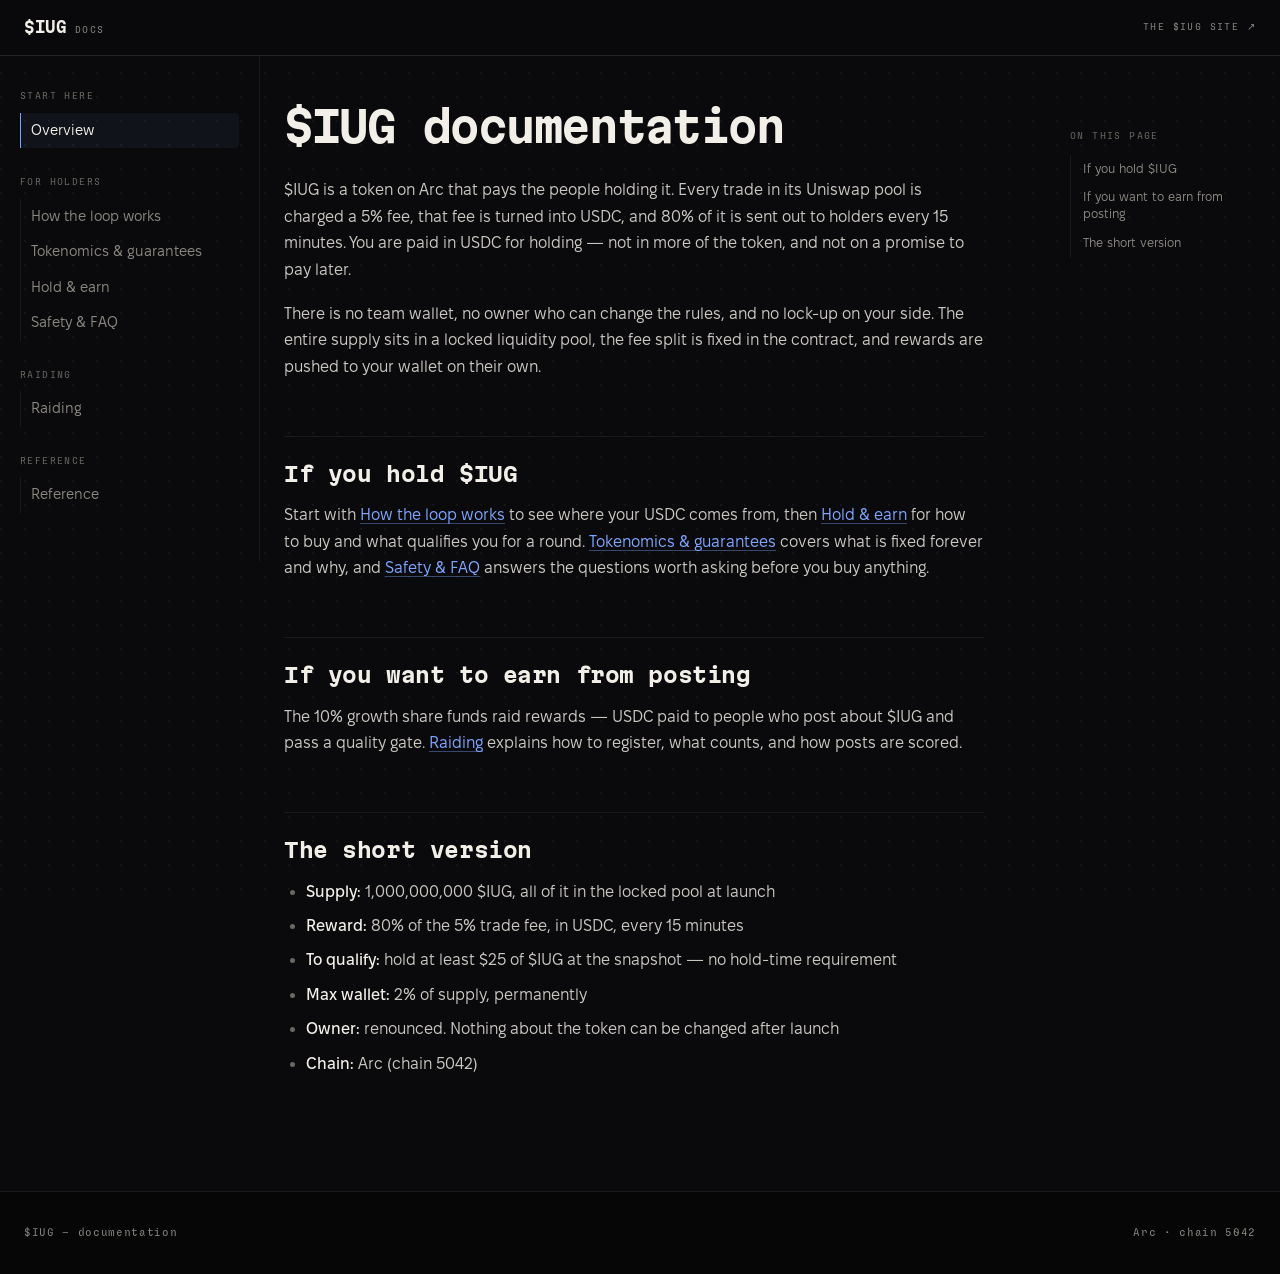
==== index.html @ e23e3909 "$IUG docs — static build for docs.iugarc.xyz Astro static output from arc reward token/docs-next, bu" ====
<!DOCTYPE html><html lang="en"><head><meta charset="utf-8"><meta name="viewport" content="width=device-width, initial-scale=1"><title>$IUG docs</title><link rel="icon" href="/favicon.ico" sizes="48x48"><link rel="preload" as="font" type="font/woff2" href="/fonts/MartianMono-Bold.woff2" crossorigin><link rel="preload" as="font" type="font/woff2" href="/fonts/FixelText-Regular.woff2" crossorigin><link rel="stylesheet" href="/_astro/_..CxI_XpfV.css"></head><body><a class="skip" href="#doc">Skip to content</a><header class="topbar"><a class="brand" href="/"><b>$IUG</b><span class="brand__tag">docs</span></a><a class="topbar__out" href="https://iugarc.xyz" rel="noopener noreferrer">The $IUG site ↗</a></header><div class="shell"><!-- MOBILE: a checkbox disclosure. DESKTOP: the control is hidden and the
           panel is always shown (see .sidenav in global.css) — one control, no
           script.

           NOT <details>: Chromium hides a closed <details>'s content with
           content-visibility, which `display: block` does NOT override, so
           force-opening one in CSS left the desktop sidebar laid out but
           unpainted — a blank column. A checkbox is plain elements, so `display`
           is the whole story at every width. --><div class="sidenav"><input class="navtoggle" type="checkbox" id="navToggle" aria-label="Documentation menu"><label class="sidenav__summary" for="navToggle"><span class="sidenav__summarytxt">Documentation menu</span></label><nav class="sidenav__body" aria-label="Documentation"><div class="navgroup"><p class="navgroup__title">Start here</p><ul class="navgroup__list"><li><a class="navlink is-current" href="/" aria-current="page">Overview</a></li></ul></div><div class="navgroup"><p class="navgroup__title">For holders</p><ul class="navgroup__list"><li><a class="navlink" href="/how-the-loop-works">How the loop works</a></li><li><a class="navlink" href="/tokenomics">Tokenomics &amp; guarantees</a></li><li><a class="navlink" href="/hold-and-earn">Hold &amp; earn</a></li><li><a class="navlink" href="/safety">Safety &amp; FAQ</a></li></ul></div><div class="navgroup"><p class="navgroup__title">Raiding</p><ul class="navgroup__list"><li><a class="navlink" href="/raiding">Raiding</a></li></ul></div><div class="navgroup"><p class="navgroup__title">Reference</p><ul class="navgroup__list"><li><a class="navlink" href="/reference">Reference</a></li></ul></div></nav></div><main class="doc" id="doc"><article class="prose"><h1 id="iug-documentation">$IUG documentation</h1>
<p>$IUG is a token on Arc that pays the people holding it. Every trade in its Uniswap pool is charged a 5% fee, that fee is turned into USDC, and 80% of it is sent out to holders every 15 minutes. You are paid in USDC for holding — not in more of the token, and not on a promise to pay later.</p>
<p>There is no team wallet, no owner who can change the rules, and no lock-up on your side. The entire supply sits in a locked liquidity pool, the fee split is fixed in the contract, and rewards are pushed to your wallet on their own.</p>
<h2 id="if-you-hold-iug">If you hold $IUG</h2>
<p>Start with <a href="/how-the-loop-works">How the loop works</a> to see where your USDC comes from, then <a href="/hold-and-earn">Hold &amp; earn</a> for how to buy and what qualifies you for a round. <a href="/tokenomics">Tokenomics &amp; guarantees</a> covers what is fixed forever and why, and <a href="/safety">Safety &amp; FAQ</a> answers the questions worth asking before you buy anything.</p>
<h2 id="if-you-want-to-earn-from-posting">If you want to earn from posting</h2>
<p>The 10% growth share funds raid rewards — USDC paid to people who post about $IUG and pass a quality gate. <a href="/raiding">Raiding</a> explains how to register, what counts, and how posts are scored.</p>
<h2 id="the-short-version">The short version</h2>
<ul>
<li><strong>Supply:</strong> 1,000,000,000 $IUG, all of it in the locked pool at launch</li>
<li><strong>Reward:</strong> 80% of the 5% trade fee, in USDC, every 15 minutes</li>
<li><strong>To qualify:</strong> hold at least $25 of $IUG at the snapshot — no hold-time requirement</li>
<li><strong>Max wallet:</strong> 2% of supply, permanently</li>
<li><strong>Owner:</strong> renounced. Nothing about the token can be changed after launch</li>
<li><strong>Chain:</strong> Arc (chain 5042)</li>
</ul>
</article></main><!-- In-page anchors. Rendered only when the page has more than one H2:
           a rail listing a single section is noise. --><aside class="rail" aria-label="On this page"><p class="rail__title">On this page</p><ul class="rail__list"><li><a class="rail__link" href="#if-you-hold-iug">If you hold $IUG</a></li><li><a class="rail__link" href="#if-you-want-to-earn-from-posting">If you want to earn from posting</a></li><li><a class="rail__link" href="#the-short-version">The short version</a></li></ul></aside></div><footer class="foot"><p class="cap">$IUG — documentation</p><p class="cap">Arc · chain 5042</p></footer></body></html>
---- _astro/_..CxI_XpfV.css ----
@font-face{font-family:Martian;src:url(/fonts/MartianMono-Bold.woff2)format("woff2");font-weight:700;font-display:swap}@font-face{font-family:Martian;src:url(/fonts/MartianMono-Regular.woff2)format("woff2");font-weight:400;font-display:swap}@font-face{font-family:Sligoil;src:url(/fonts/Sligoil-Micro.woff2)format("woff2");font-weight:400;font-display:swap}@font-face{font-family:Fixel;src:url(/fonts/FixelText-Regular.woff2)format("woff2");font-weight:400;font-display:swap}@font-face{font-family:Fixel;src:url(/fonts/FixelText-Medium.woff2)format("woff2");font-weight:500;font-display:swap}:root{--s-well:#060607;--s0:#0a0a0c;--s1:#111114;--s2:#16161a;--s3:#1c1c21;--s4:#25252b;--ink-1:#f2efe9;--ink-2:#c9c6c0;--ink-3:#8a8781;--ink-4:#6b6863;--line-0:#f2efe90b;--line-1:#f2efe912;--line-2:#f2efe91c;--line-3:#f2efe929;--line-4:#f2efe93d;--accent:#7ea6ff;--accent-deep:#2f4fa8;--signal:#e8c56b;--alarm:#ff8a5b;--r:4px;--r-in:2px;--gut:24px;--dur:.14s;--ease:cubic-bezier(.4, 0, .2, 1);--f-display:"Martian", ui-monospace, monospace;--f-label:"Sligoil", ui-monospace, monospace;--f-text:"Fixel", system-ui, sans-serif;--nav-h:56px;--tex:radial-gradient(circle at 1px 1px, #f2efe90d 1px, transparent 0);--measure:70ch;--side-w:260px;--rail-w:210px}html{color-scheme:dark;scroll-padding-top:calc(var(--nav-h) + 24px);-webkit-text-size-adjust:100%;font-size:62.5%}*{box-sizing:border-box;margin:0;padding:0}body{background-color:var(--s0);background-image:var(--tex);color:var(--ink-2);font-family:var(--f-text);-webkit-font-smoothing:antialiased;background-size:24px 24px;background-attachment:fixed;min-height:100dvh;font-size:1.6rem;line-height:1.65}a{color:inherit}img,svg{max-width:100%}[hidden]{display:none!important}::selection{background:var(--ink-1);color:var(--s0)}:focus-visible{outline:2px solid var(--accent);outline-offset:3px}.skip{z-index:200;background:var(--ink-1);color:var(--s0);font-family:var(--f-label);padding:10px 16px;font-size:1.1rem;position:absolute;top:0;left:-9999px}.skip:focus{top:16px;left:16px}.cap{font-family:var(--f-label);letter-spacing:.06em;color:var(--ink-3);font-size:1.1rem}.topbar{z-index:50;height:var(--nav-h);justify-content:space-between;align-items:center;gap:var(--gut);padding-inline:var(--gut);backdrop-filter:blur(8px);border-bottom:1px solid var(--line-2);background:#0a0a0cdb;display:flex;position:sticky;top:0}.brand{align-items:baseline;gap:8px;text-decoration:none;display:inline-flex}.brand b{font-family:var(--f-display);color:var(--ink-1);letter-spacing:-.02em;font-size:1.5rem;font-weight:700}.brand__tag,.topbar__out{font-family:var(--f-label);letter-spacing:.14em;text-transform:uppercase;color:var(--ink-3);font-size:1rem}.topbar__out{min-height:44px;transition:color var(--dur) var(--ease);align-items:center;text-decoration:none;display:inline-flex}.topbar__out:hover{color:var(--ink-1)}.shell{grid-template-columns:var(--side-w) minmax(0, 1fr) var(--rail-w);align-items:start;gap:0;max-width:1440px;margin-inline:auto;display:grid}.sidenav{top:var(--nav-h);max-height:calc(100dvh - var(--nav-h));border-right:1px solid var(--line-1);padding:32px 20px 48px;position:sticky;overflow-y:auto}.navtoggle{clip:rect(0 0 0 0);clip-path:inset(50%);white-space:nowrap;width:1px;height:1px;position:absolute;overflow:hidden}.sidenav__summary{cursor:pointer;font-family:var(--f-label);letter-spacing:.14em;text-transform:uppercase;color:var(--ink-2);align-items:center;min-height:44px;padding:12px 0;font-size:1.1rem;display:flex}.navtoggle:focus-visible~.sidenav__summary{outline:2px solid var(--accent);outline-offset:3px}.sidenav__summarytxt:before{content:"≡  ";color:var(--ink-3)}.navtoggle:checked~.sidenav__summary .sidenav__summarytxt:before{content:"×  "}.sidenav__body{display:none}.navtoggle:checked~.sidenav__body{display:block}.navgroup+.navgroup{margin-top:26px}.navgroup__title{font-family:var(--f-label);letter-spacing:.14em;text-transform:uppercase;color:var(--ink-4);margin-bottom:8px;font-size:1rem}.navgroup__list{list-style:none}.navlink{color:var(--ink-3);border-left:1px solid var(--line-1);border-radius:0 var(--r) var(--r) 0;transition:color var(--dur) var(--ease), border-color var(--dur) var(--ease), background-color var(--dur) var(--ease);padding:8px 10px;font-size:1.45rem;line-height:1.35;text-decoration:none;display:block}.navlink:hover{color:var(--ink-1);background-color:#f2efe905}.navlink.is-current{color:var(--ink-1);border-left-color:var(--accent);background-color:#7ea6ff0f}@media (width>=1024px){.sidenav__summary{display:none}.sidenav__body{display:block}}.doc{padding:48px var(--gut) 96px;min-width:0}.prose{max-width:var(--measure)}.prose h1{font-family:var(--f-display);letter-spacing:-.03em;color:var(--ink-1);margin-bottom:28px;font-size:clamp(2.8rem,4.4vw,4.2rem);font-weight:700;line-height:1.08}.prose h2{font-family:var(--f-display);letter-spacing:-.02em;color:var(--ink-1);border-top:1px solid var(--line-1);scroll-margin-top:calc(var(--nav-h) + 24px);margin-top:56px;margin-bottom:16px;padding-top:24px;font-size:2.1rem;font-weight:700;line-height:1.2}.prose h1+h2{margin-top:40px}.prose h3{font-family:var(--f-text);color:var(--ink-1);scroll-margin-top:calc(var(--nav-h) + 24px);margin-top:32px;margin-bottom:8px;font-size:1.7rem;font-weight:500;line-height:1.35}.prose p{margin-bottom:18px}.prose strong{color:var(--ink-1);font-weight:500}.prose em{color:var(--ink-2);font-style:italic}.prose a{color:var(--accent);text-underline-offset:3px;transition:text-decoration-color var(--dur) var(--ease);text-decoration:underline 1px #7ea6ff66}.prose a:hover{text-decoration-color:var(--accent)}.prose ul,.prose ol{margin:0 0 18px 22px}.prose li{margin-bottom:8px}.prose li::marker{color:var(--ink-4)}.prose blockquote{background:var(--s1);border-left:2px solid var(--signal);border-radius:0 var(--r) var(--r) 0;color:var(--ink-2);margin:24px 0;padding:16px 20px}.prose blockquote p:last-child{margin-bottom:0}.prose code{font-family:var(--f-label);background:var(--s2);border:1px solid var(--line-2);border-radius:var(--r-in);color:var(--ink-1);overflow-wrap:anywhere;padding:2px 6px;font-size:.92em}.prose .tablewrap{-webkit-overflow-scrolling:touch;border:1px solid var(--line-2);border-radius:var(--r);margin:24px 0;overflow-x:auto}.prose table{border-collapse:collapse;width:100%;font-size:1.4rem}.prose th,.prose td{text-align:left;border-bottom:1px solid var(--line-1);vertical-align:top;padding:12px 16px}.prose thead th{font-family:var(--f-label);letter-spacing:.14em;text-transform:uppercase;color:var(--ink-3);background:var(--s1);white-space:nowrap;font-size:1rem}.prose tbody tr:last-child td{border-bottom:0}.prose tbody td:first-child{color:var(--ink-1)}.prose table thead:empty{display:none}.prose hr{border:0;border-top:1px solid var(--line-2);margin:40px 0}.rail{top:calc(var(--nav-h) + 24px);max-height:calc(100dvh - var(--nav-h) - 48px);padding:48px 20px 48px 0;position:sticky;overflow-y:auto}.rail__title{font-family:var(--f-label);letter-spacing:.14em;text-transform:uppercase;color:var(--ink-4);margin-bottom:10px;font-size:1rem}.rail__list{list-style:none}.rail__link{color:var(--ink-3);border-left:1px solid var(--line-1);transition:color var(--dur) var(--ease), border-color var(--dur) var(--ease);padding:6px 0 6px 12px;font-size:1.25rem;line-height:1.35;text-decoration:none;display:block}.rail__link:hover{color:var(--ink-1);border-left-color:var(--ink-4)}.foot{border-top:1px solid var(--line-1);background:var(--s-well);padding:32px var(--gut);flex-wrap:wrap;justify-content:space-between;gap:24px;display:flex}@media (width<=1279px){.shell{grid-template-columns:var(--side-w) minmax(0, 1fr)}.rail{display:none}}@media (width<=1023px){.shell{grid-template-columns:1fr}.sidenav{border-right:0;border-bottom:1px solid var(--line-1);max-height:none;padding:8px var(--gut) 16px;position:static;overflow:visible}.sidenav:not(:has(.navtoggle:checked)){padding-bottom:8px}.doc{padding:32px var(--gut) 72px}.prose h1{font-size:clamp(2.6rem,8vw,3.4rem)}.prose h2{margin-top:44px;font-size:1.9rem}}@media (prefers-reduced-motion:reduce){*{scroll-behavior:auto!important;transition-duration:.01ms!important;animation-duration:.01ms!important}}
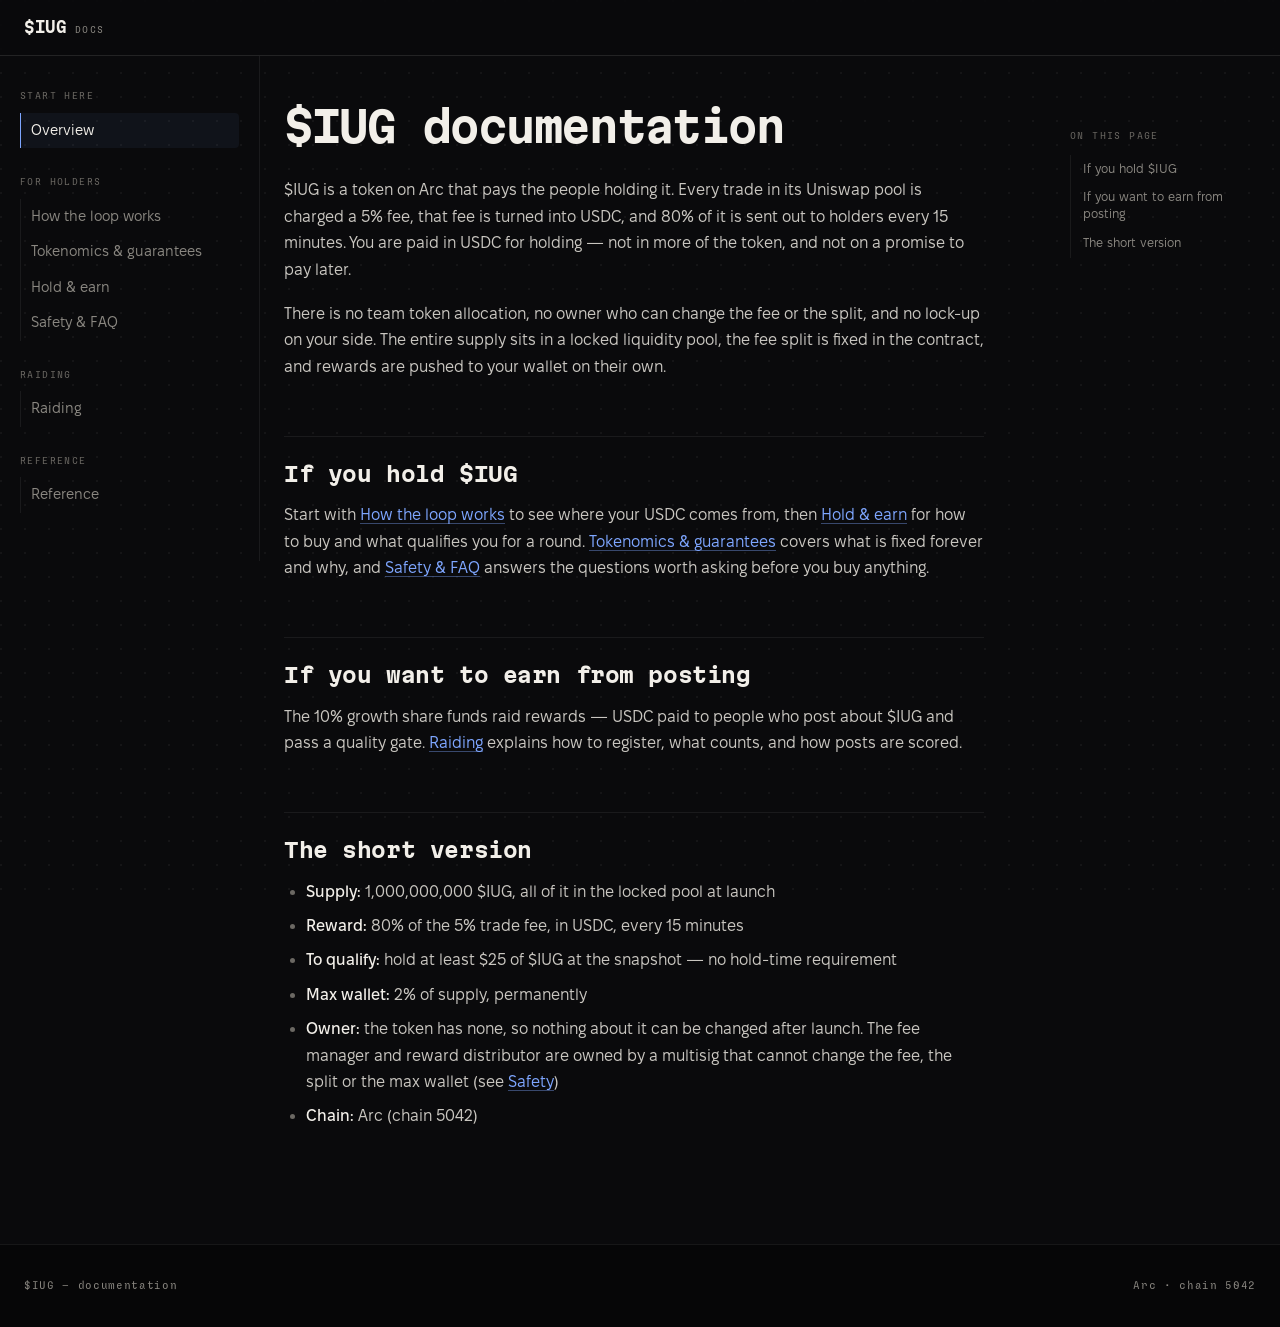
==== commit d45b172b: "docs: the contracts' owner is a multisig, not "renounced"; buybacks go back into the pool Rebuilt fr" ====
--- a/index.html
+++ b/index.html
@@ -1,4 +1,4 @@
-<!DOCTYPE html><html lang="en"><head><meta charset="utf-8"><meta name="viewport" content="width=device-width, initial-scale=1"><title>$IUG docs</title><link rel="icon" href="/favicon.ico" sizes="48x48"><link rel="preload" as="font" type="font/woff2" href="/fonts/MartianMono-Bold.woff2" crossorigin><link rel="preload" as="font" type="font/woff2" href="/fonts/FixelText-Regular.woff2" crossorigin><link rel="stylesheet" href="/_astro/_..CxI_XpfV.css"></head><body><a class="skip" href="#doc">Skip to content</a><header class="topbar"><a class="brand" href="/"><b>$IUG</b><span class="brand__tag">docs</span></a><a class="topbar__out" href="https://iugarc.xyz" rel="noopener noreferrer">The $IUG site ↗</a></header><div class="shell"><!-- MOBILE: a checkbox disclosure. DESKTOP: the control is hidden and the
+<!DOCTYPE html><html lang="en"><head><meta charset="utf-8"><meta name="viewport" content="width=device-width, initial-scale=1"><title>$IUG docs</title><link rel="icon" href="/favicon.ico" sizes="48x48"><link rel="preload" as="font" type="font/woff2" href="/fonts/MartianMono-Bold.woff2" crossorigin><link rel="preload" as="font" type="font/woff2" href="/fonts/FixelText-Regular.woff2" crossorigin><link rel="stylesheet" href="/_astro/_..CxI_XpfV.css"></head><body><a class="skip" href="#doc">Skip to content</a><header class="topbar"><a class="brand" href="/"><b>$IUG</b><span class="brand__tag">docs</span></a></header><div class="shell"><!-- MOBILE: a checkbox disclosure. DESKTOP: the control is hidden and the
            panel is always shown (see .sidenav in global.css) — one control, no
            script.
 
@@ -8,7 +8,7 @@
            unpainted — a blank column. A checkbox is plain elements, so `display`
            is the whole story at every width. --><div class="sidenav"><input class="navtoggle" type="checkbox" id="navToggle" aria-label="Documentation menu"><label class="sidenav__summary" for="navToggle"><span class="sidenav__summarytxt">Documentation menu</span></label><nav class="sidenav__body" aria-label="Documentation"><div class="navgroup"><p class="navgroup__title">Start here</p><ul class="navgroup__list"><li><a class="navlink is-current" href="/" aria-current="page">Overview</a></li></ul></div><div class="navgroup"><p class="navgroup__title">For holders</p><ul class="navgroup__list"><li><a class="navlink" href="/how-the-loop-works">How the loop works</a></li><li><a class="navlink" href="/tokenomics">Tokenomics &amp; guarantees</a></li><li><a class="navlink" href="/hold-and-earn">Hold &amp; earn</a></li><li><a class="navlink" href="/safety">Safety &amp; FAQ</a></li></ul></div><div class="navgroup"><p class="navgroup__title">Raiding</p><ul class="navgroup__list"><li><a class="navlink" href="/raiding">Raiding</a></li></ul></div><div class="navgroup"><p class="navgroup__title">Reference</p><ul class="navgroup__list"><li><a class="navlink" href="/reference">Reference</a></li></ul></div></nav></div><main class="doc" id="doc"><article class="prose"><h1 id="iug-documentation">$IUG documentation</h1>
 <p>$IUG is a token on Arc that pays the people holding it. Every trade in its Uniswap pool is charged a 5% fee, that fee is turned into USDC, and 80% of it is sent out to holders every 15 minutes. You are paid in USDC for holding — not in more of the token, and not on a promise to pay later.</p>
-<p>There is no team wallet, no owner who can change the rules, and no lock-up on your side. The entire supply sits in a locked liquidity pool, the fee split is fixed in the contract, and rewards are pushed to your wallet on their own.</p>
+<p>There is no team token allocation, no owner who can change the fee or the split, and no lock-up on your side. The entire supply sits in a locked liquidity pool, the fee split is fixed in the contract, and rewards are pushed to your wallet on their own.</p>
 <h2 id="if-you-hold-iug">If you hold $IUG</h2>
 <p>Start with <a href="/how-the-loop-works">How the loop works</a> to see where your USDC comes from, then <a href="/hold-and-earn">Hold &amp; earn</a> for how to buy and what qualifies you for a round. <a href="/tokenomics">Tokenomics &amp; guarantees</a> covers what is fixed forever and why, and <a href="/safety">Safety &amp; FAQ</a> answers the questions worth asking before you buy anything.</p>
 <h2 id="if-you-want-to-earn-from-posting">If you want to earn from posting</h2>
@@ -19,7 +19,7 @@
 <li><strong>Reward:</strong> 80% of the 5% trade fee, in USDC, every 15 minutes</li>
 <li><strong>To qualify:</strong> hold at least $25 of $IUG at the snapshot — no hold-time requirement</li>
 <li><strong>Max wallet:</strong> 2% of supply, permanently</li>
-<li><strong>Owner:</strong> renounced. Nothing about the token can be changed after launch</li>
+<li><strong>Owner:</strong> the token has none, so nothing about it can be changed after launch. The fee manager and reward distributor are owned by a multisig that cannot change the fee, the split or the max wallet (see <a href="safety">Safety</a>)</li>
 <li><strong>Chain:</strong> Arc (chain 5042)</li>
 </ul>
 </article></main><!-- In-page anchors. Rendered only when the page has more than one H2:
